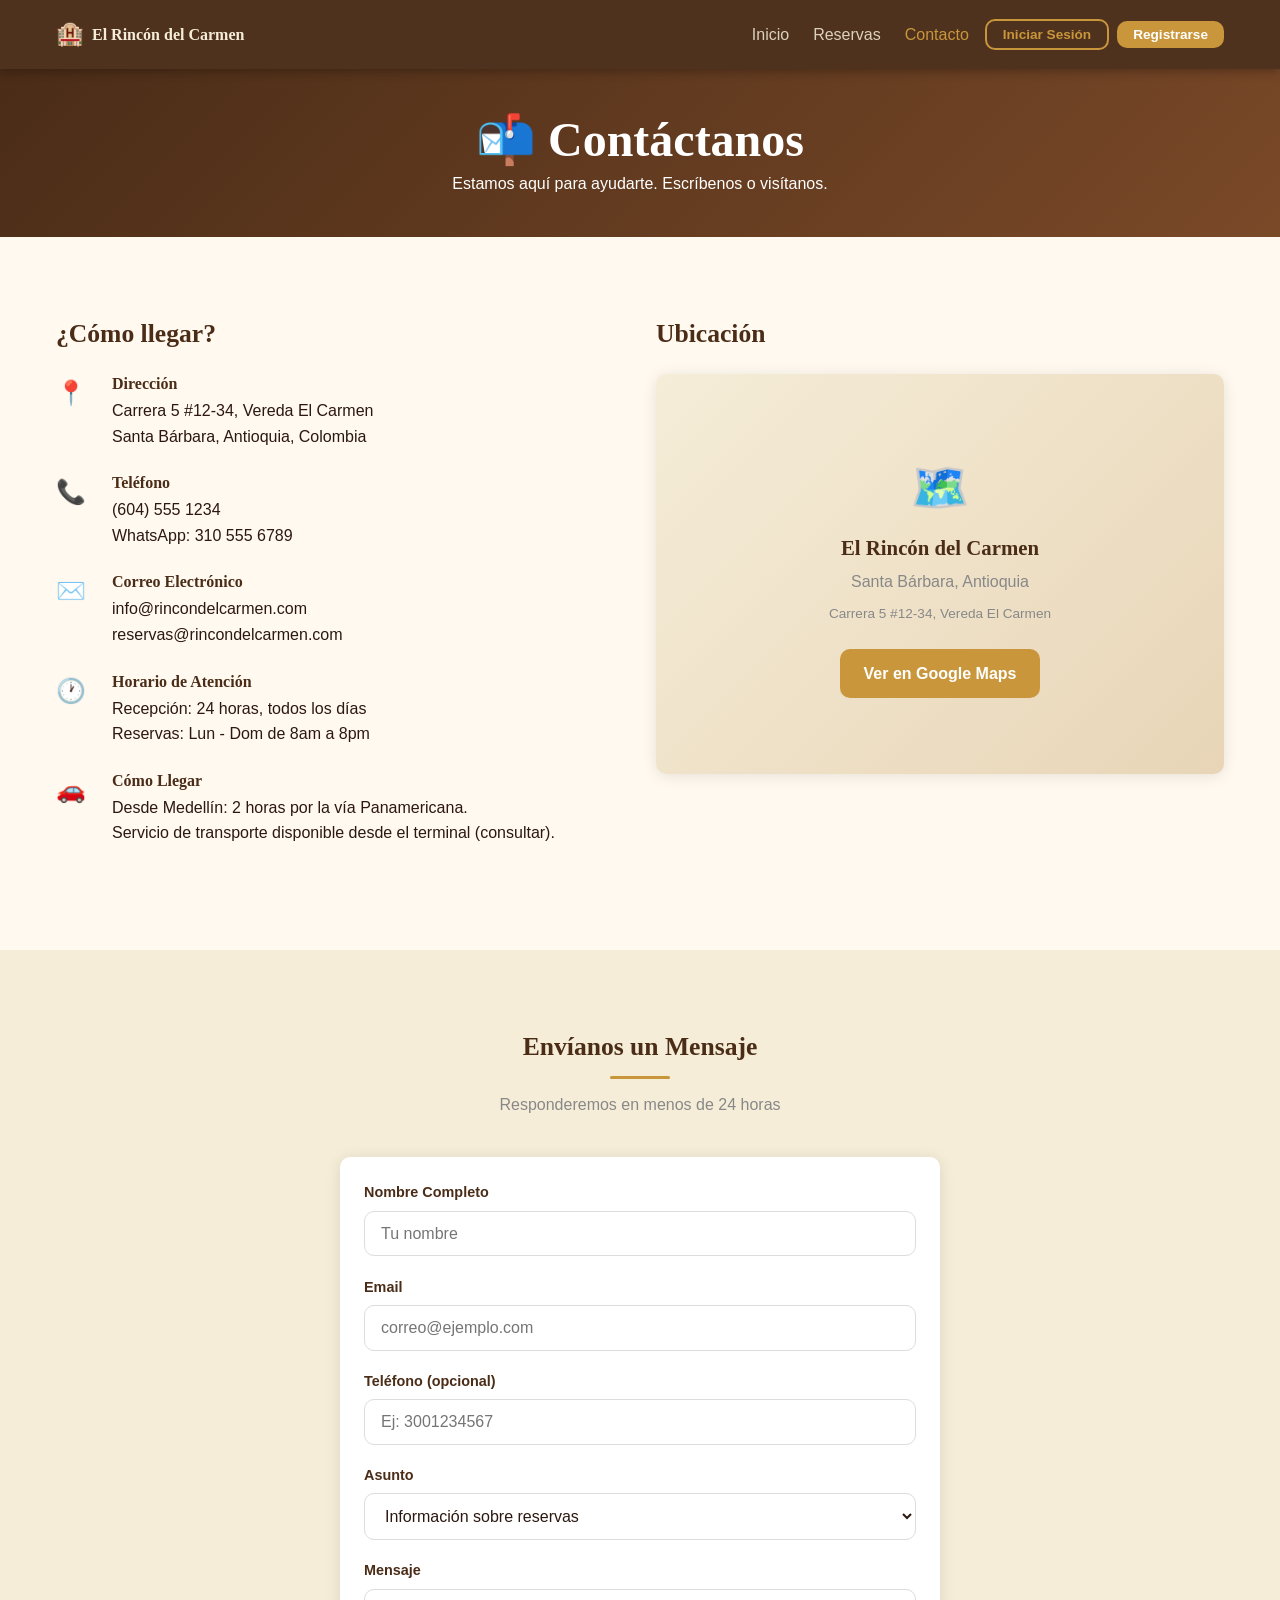
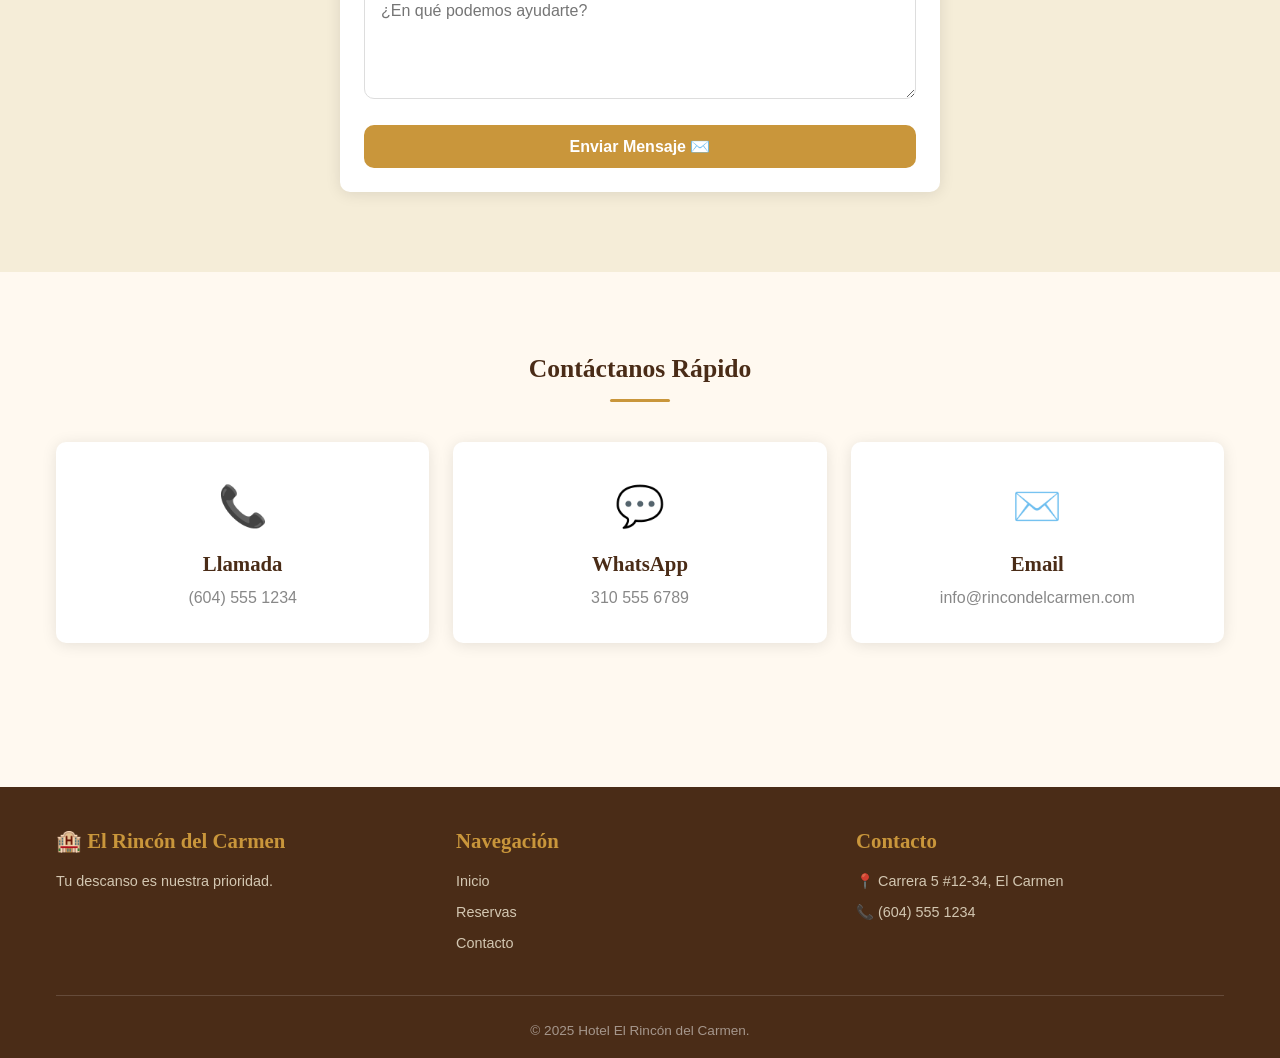
==== contacto.html @ afcb3c7d "feat: :art: proyecto hotel" ====
<!DOCTYPE html>
<html lang="es">
<head>
  <meta charset="UTF-8">
  <meta name="viewport" content="width=device-width, initial-scale=1.0">
  <title>Contacto — Hotel El Rincón del Carmen</title>
  <link rel="stylesheet" href="css/estilos.css">
</head>
<body>

  <!-- BARRA DE NAVEGACIÓN -->
  <nav class="navbar">
    <div class="contenedor navbar-interior">
      <a href="index.html" class="navbar-logo">
        <span>🏨</span>
        <span>El Rincón del Carmen</span>
      </a>
      <button class="hamburguesa" id="hamburguesa" onclick="toggleMenu()">
        <span></span><span></span><span></span>
      </button>
      <div class="navbar-menu" id="navbar-menu">
        <a href="index.html"    class="navbar-link">Inicio</a>
        <a href="reservas.html" class="navbar-link">Reservas</a>
        <a href="contacto.html" class="navbar-link activo">Contacto</a>
        <div class="zona-auth" id="zona-auth"></div>
      </div>
    </div>
  </nav>

  <!-- ===== ENCABEZADO ===== -->
  <div class="contacto-header">
    <div class="contenedor">
      <h1>📬 Contáctanos</h1>
      <p>Estamos aquí para ayudarte. Escríbenos o visítanos.</p>
    </div>
  </div>

  <!-- ===== INFORMACIÓN DE CONTACTO Y MAPA ===== -->
  <section class="seccion">
    <div class="contenedor">
      <div class="contacto-grid">

        <!-- Información -->
        <div>
          <h2 style="color:var(--primario); margin-bottom:1.5rem">¿Cómo llegar?</h2>

          <div class="contacto-info-item">
            <span class="contacto-icono">📍</span>
            <div>
              <h4>Dirección</h4>
              <p>Carrera 5 #12-34, Vereda El Carmen<br>
                 Santa Bárbara, Antioquia, Colombia</p>
            </div>
          </div>

          <div class="contacto-info-item">
            <span class="contacto-icono">📞</span>
            <div>
              <h4>Teléfono</h4>
              <p>(604) 555 1234</p>
              <p>WhatsApp: 310 555 6789</p>
            </div>
          </div>

          <div class="contacto-info-item">
            <span class="contacto-icono">✉️</span>
            <div>
              <h4>Correo Electrónico</h4>
              <p>info@rincondelcarmen.com</p>
              <p>reservas@rincondelcarmen.com</p>
            </div>
          </div>

          <div class="contacto-info-item">
            <span class="contacto-icono">🕐</span>
            <div>
              <h4>Horario de Atención</h4>
              <p>Recepción: 24 horas, todos los días</p>
              <p>Reservas: Lun - Dom de 8am a 8pm</p>
            </div>
          </div>

          <div class="contacto-info-item">
            <span class="contacto-icono">🚗</span>
            <div>
              <h4>Cómo Llegar</h4>
              <p>Desde Medellín: 2 horas por la vía Panamericana.</p>
              <p>Servicio de transporte disponible desde el terminal (consultar).</p>
            </div>
          </div>
        </div>

        <!-- Mapa (placeholder) -->
        <div>
          <h2 style="color:var(--primario); margin-bottom:1.5rem">Ubicación</h2>
          <div class="mapa-contenedor">
            <div style="font-size:3rem">🗺️</div>
            <h3 style="color:var(--primario)">El Rincón del Carmen</h3>
            <p style="color:var(--gris)">Santa Bárbara, Antioquia</p>
            <p style="color:var(--gris); font-size:0.85rem">Carrera 5 #12-34, Vereda El Carmen</p>
            <a href="https://maps.google.com" target="_blank" rel="noopener"
               class="btn btn-primario" style="margin-top:1rem">
              Ver en Google Maps
            </a>
          </div>
        </div>

      </div>
    </div>
  </section>

  <!-- ===== FORMULARIO DE CONTACTO ===== -->
  <section class="seccion" style="background-color: var(--crema)">
    <div class="contenedor">
      <div class="seccion-titulo">
        <h2>Envíanos un Mensaje</h2>
        <div class="divider"></div>
        <p>Responderemos en menos de 24 horas</p>
      </div>

      <div style="max-width: 600px; margin: 0 auto">
        <div class="contacto-card">

          <!-- Mensaje de confirmación -->
          <div id="msg-contacto"></div>

          <!-- return false evita que la página se recargue -->
          <form onsubmit="enviarFormularioContacto(); return false;">
            <div class="form-grupo">
              <label for="c-nombre">Nombre Completo</label>
              <input type="text" id="c-nombre" required placeholder="Tu nombre">
            </div>
            <div class="form-grupo">
              <label for="c-email">Email</label>
              <input type="email" id="c-email" required placeholder="correo@ejemplo.com">
            </div>
            <div class="form-grupo">
              <label for="c-telefono">Teléfono (opcional)</label>
              <input type="tel" id="c-telefono" placeholder="Ej: 3001234567">
            </div>
            <div class="form-grupo">
              <label for="c-asunto">Asunto</label>
              <select id="c-asunto">
                <option>Información sobre reservas</option>
                <option>Reserva de salón de eventos</option>
                <option>Tarifas y precios</option>
                <option>Servicio de transporte</option>
                <option>Otro</option>
              </select>
            </div>
            <div class="form-grupo">
              <label for="c-mensaje">Mensaje</label>
              <textarea id="c-mensaje" required placeholder="¿En qué podemos ayudarte?"></textarea>
            </div>
            <button type="submit" class="btn btn-primario" style="width:100%">
              Enviar Mensaje ✉️
            </button>
          </form>

        </div>
      </div>
    </div>
  </section>

  <!-- ===== CONTACTO RÁPIDO ===== -->
  <section class="seccion">
    <div class="contenedor">
      <div class="seccion-titulo">
        <h2>Contáctanos Rápido</h2>
        <div class="divider"></div>
      </div>

      <div style="display:grid; grid-template-columns:repeat(auto-fit, minmax(200px, 1fr));
                  gap:1.5rem; text-align:center">
        <div class="card" style="padding:2rem">
          <div style="font-size:2.5rem; margin-bottom:0.8rem">📞</div>
          <h3 style="color:var(--primario); margin-bottom:0.5rem">Llamada</h3>
          <p style="color:var(--gris)">(604) 555 1234</p>
        </div>
        <div class="card" style="padding:2rem">
          <div style="font-size:2.5rem; margin-bottom:0.8rem">💬</div>
          <h3 style="color:var(--primario); margin-bottom:0.5rem">WhatsApp</h3>
          <p style="color:var(--gris)">310 555 6789</p>
        </div>
        <div class="card" style="padding:2rem">
          <div style="font-size:2.5rem; margin-bottom:0.8rem">✉️</div>
          <h3 style="color:var(--primario); margin-bottom:0.5rem">Email</h3>
          <p style="color:var(--gris)">info@rincondelcarmen.com</p>
        </div>
      </div>
    </div>
  </section>

  <!-- ===== FOOTER ===== -->
  <footer class="footer">
    <div class="contenedor">
      <div class="footer-grid">
        <div class="footer-columna">
          <h3>🏨 El Rincón del Carmen</h3>
          <p>Tu descanso es nuestra prioridad.</p>
        </div>
        <div class="footer-columna">
          <h3>Navegación</h3>
          <a href="index.html">Inicio</a>
          <a href="reservas.html">Reservas</a>
          <a href="contacto.html">Contacto</a>
        </div>
        <div class="footer-columna">
          <h3>Contacto</h3>
          <p>📍 Carrera 5 #12-34, El Carmen</p>
          <p>📞 (604) 555 1234</p>
        </div>
      </div>
      <p class="footer-copy">© 2025 Hotel El Rincón del Carmen.</p>
    </div>
  </footer>


  <!-- MODALES DE AUTH -->
  <div class="modal-fondo" id="modal-login" style="display:none">
    <div class="modal">
      <div class="modal-cabecera">
        <h3>🔐 Iniciar Sesión</h3>
        <button class="btn-cerrar" onclick="cerrarLogin()">&times;</button>
      </div>
      <div class="modal-cuerpo">
        <div id="msg-login"></div>
        <form id="form-login">
          <div class="form-grupo">
            <label for="login-email">Email</label>
            <input type="email" id="login-email" required placeholder="correo@ejemplo.com">
          </div>
          <div class="form-grupo">
            <label for="login-contrasena">Contraseña</label>
            <input type="password" id="login-contrasena" required>
          </div>
          <button type="submit" class="btn btn-primario" style="width:100%">Iniciar Sesión</button>
        </form>
        <p style="text-align:center; margin-top:1rem; color:var(--gris)">
          ¿No tienes cuenta? <a href="#" onclick="abrirRegistro()">Regístrate</a>
        </p>
      </div>
    </div>
  </div>

  <div class="modal-fondo" id="modal-registro" style="display:none">
    <div class="modal">
      <div class="modal-cabecera">
        <h3>📝 Crear Cuenta</h3>
        <button class="btn-cerrar" onclick="cerrarRegistro()">&times;</button>
      </div>
      <div class="modal-cuerpo">
        <div id="msg-registro"></div>
        <form id="form-registro">
          <div class="form-grupo">
            <label for="reg-id">Número de Identificación</label>
            <input type="text" id="reg-id" required>
          </div>
          <div class="form-grupo">
            <label for="reg-nombre">Nombre Completo</label>
            <input type="text" id="reg-nombre" required>
          </div>
          <div class="form-grupo">
            <label for="reg-nacionalidad">Nacionalidad</label>
            <input type="text" id="reg-nacionalidad" required>
          </div>
          <div class="form-grupo">
            <label for="reg-email">Email</label>
            <input type="email" id="reg-email" required>
          </div>
          <div class="form-grupo">
            <label for="reg-telefono">Teléfono</label>
            <input type="tel" id="reg-telefono" required>
          </div>
          <div class="form-grupo">
            <label for="reg-contrasena">Contraseña</label>
            <input type="password" id="reg-contrasena" required minlength="6">
          </div>
          <button type="submit" class="btn btn-primario" style="width:100%">Crear Cuenta</button>
        </form>
        <p style="text-align:center; margin-top:1rem; color:var(--gris)">
          ¿Ya tienes cuenta? <a href="#" onclick="abrirLogin()">Inicia sesión</a>
        </p>
      </div>
    </div>
  </div>


  <script src="js/datos.js"></script>
  <script src="js/auth.js"></script>

  <script>
    function toggleMenu() {
      document.getElementById('hamburguesa').classList.toggle('activo');
      document.getElementById('navbar-menu').classList.toggle('activo');
    }

    document.addEventListener('DOMContentLoaded', function() {
      inicializarAuth();
    });

    // Simular el envío del formulario de contacto
    // En un proyecto real esto enviaría un email a un servidor
    function enviarFormularioContacto() {
      var nombre  = document.getElementById('c-nombre').value;
      var mensaje = document.getElementById('c-mensaje').value;

      // Mostrar mensaje de éxito
      document.getElementById('msg-contacto').innerHTML =
        '<div class="alerta alerta-exito">' +
          '✅ ¡Gracias, ' + nombre + '! Tu mensaje fue enviado. Te responderemos pronto.' +
        '</div>';

      // Limpiar el formulario
      document.querySelector('form').reset();

      // Ocultar el mensaje después de 5 segundos
      setTimeout(function() {
        document.getElementById('msg-contacto').innerHTML = '';
      }, 5000);
    }
  </script>

</body>
</html>
---- css/estilos.css ----
/* ================================================
   ESTILOS.CSS — Hotel El Rincón del Carmen
   Diseño Mobile First: primero se diseña para móvil,
   luego se agranda para pantallas más grandes con
   @media queries al final del archivo.
   ================================================ */


/* ===== VARIABLES DE COLOR =====
   Las variables CSS se declaran en :root y se pueden
   reusar en todo el archivo con var(--nombre) */
:root {
  --primario:       #4A2C17;   /* Café oscuro - color principal */
  --primario-claro: #7A4928;   /* Café medio */
  --dorado:         #C9963B;   /* Dorado - color de acento */
  --crema:          #F5EDD8;   /* Crema claro - fondos suaves */
  --fondo:          #FFF9F0;   /* Blanco cálido - fondo de la página */
  --texto:          #2C1810;   /* Color del texto principal */
  --gris:           #888888;   /* Texto secundario / subtítulos */
  --blanco:         #FFFFFF;
  --exito:          #27ae60;   /* Verde para mensajes de éxito */
  --peligro:        #e74c3c;   /* Rojo para cancelar / errores */
  --borde-radio:    10px;      /* Redondez de las esquinas */
  --sombra:         0 2px 15px rgba(0, 0, 0, 0.10); /* Sombra suave */
  --sombra-fuerte:  0 5px 25px rgba(0, 0, 0, 0.20); /* Sombra más marcada */
  --transicion:     all 0.3s ease; /* Velocidad de las animaciones */
}


/* ===== RESET BÁSICO =====
   Estos estilos eliminan los márgenes y paddings que los
   navegadores agregan por defecto a los elementos. */
* {
  margin: 0;
  padding: 0;
  box-sizing: border-box; /* El padding no agranda el elemento */
}

html {
  scroll-behavior: smooth; /* Desplazamiento suave al hacer clic en anclas */
}

body {
  font-family: 'Segoe UI', Tahoma, Geneva, Verdana, sans-serif;
  background-color: var(--fondo);
  color: var(--texto);
  line-height: 1.6; /* Espacio entre líneas de texto */
  font-size: 16px;
}

img {
  max-width: 100%; /* Las imágenes nunca se salen de su contenedor */
  display: block;
}


/* ===== TIPOGRAFÍA ===== */
h1, h2, h3, h4 {
  font-family: Georgia, 'Times New Roman', serif; /* Fuente más elegante */
  line-height: 1.3;
}

h1 { font-size: 2rem; }
h2 { font-size: 1.6rem; }
h3 { font-size: 1.3rem; }

a {
  color: var(--dorado);
  text-decoration: none;
  transition: var(--transicion);
}

a:hover { color: var(--primario); }


/* ===== CONTENEDOR CENTRADO =====
   Limita el ancho del contenido y lo centra. */
.contenedor {
  max-width: 1200px;
  margin: 0 auto;   /* auto en los lados centra el elemento */
  padding: 0 1rem;  /* Espacio a los lados para móvil */
}


/* ===== BOTONES ===== */
.btn {
  display: inline-block;
  padding: 0.75rem 1.5rem;
  border: none;
  border-radius: var(--borde-radio);
  cursor: pointer;       /* El cursor cambia a mano al pasar por encima */
  font-size: 1rem;
  font-weight: 600;
  transition: var(--transicion);
  text-align: center;
  text-decoration: none;
  font-family: inherit;  /* Heredar la fuente del body */
}

.btn-primario {
  background-color: var(--dorado);
  color: var(--blanco);
}

.btn-primario:hover {
  background-color: var(--primario);
  color: var(--blanco);
  transform: translateY(-2px); /* Sube un poco al pasar el mouse */
  box-shadow: var(--sombra-fuerte);
}

.btn-secundario {
  background-color: transparent;
  color: var(--dorado);
  border: 2px solid var(--dorado);
}

.btn-secundario:hover {
  background-color: var(--dorado);
  color: var(--blanco);
}

.btn-peligro {
  background-color: var(--peligro);
  color: var(--blanco);
}

.btn-peligro:hover {
  background-color: #c0392b;
  transform: translateY(-2px);
}

.btn-sm {
  padding: 0.4rem 1rem; /* Botón más pequeño */
  font-size: 0.85rem;
}

/* Botón desactivado: no se puede hacer clic */
.btn:disabled {
  opacity: 0.6;
  cursor: not-allowed;
  transform: none !important; /* !important evita que otras reglas lo cambien */
}


/* ===== SECCIONES ===== */
.seccion {
  padding: 3rem 0;
}

.seccion-titulo {
  text-align: center;
  margin-bottom: 2.5rem;
}

.seccion-titulo h2 { color: var(--primario); }
.seccion-titulo p  { color: var(--gris); }

/* Línea decorativa debajo del título */
.divider {
  width: 60px;
  height: 3px;
  background-color: var(--dorado);
  margin: 0.8rem auto;
  border-radius: 2px;
}


/* ===== FORMULARIOS ===== */
.form-grupo {
  margin-bottom: 1.2rem;
}

.form-grupo label {
  display: block;       /* El label ocupa toda la línea */
  margin-bottom: 0.4rem;
  font-weight: 600;
  color: var(--primario);
  font-size: 0.9rem;
}

/* Estilos para inputs, selects y textareas */
.form-grupo input,
.form-grupo select,
.form-grupo textarea {
  width: 100%;
  padding: 0.8rem 1rem;
  border: 1.5px solid #ddd;
  border-radius: var(--borde-radio);
  font-size: 1rem;
  background-color: var(--blanco);
  color: var(--texto);
  transition: var(--transicion);
  font-family: inherit;
}

/* Cuando el campo está seleccionado (focus) */
.form-grupo input:focus,
.form-grupo select:focus,
.form-grupo textarea:focus {
  outline: none; /* Quitar el borde azul del navegador */
  border-color: var(--dorado);
  box-shadow: 0 0 0 3px rgba(201, 150, 59, 0.2);
}

.form-grupo textarea {
  min-height: 110px;
  resize: vertical; /* Solo se puede redimensionar verticalmente */
}


/* ===== MENSAJES DE ALERTA ===== */
.alerta {
  padding: 0.9rem 1rem;
  border-radius: var(--borde-radio);
  margin-bottom: 1rem;
  font-weight: 500;
}

.alerta-exito {
  background-color: #d4edda;
  color: #155724;
  border: 1px solid #c3e6cb;
}

.alerta-error {
  background-color: #f8d7da;
  color: #721c24;
  border: 1px solid #f5c6cb;
}

.alerta-info {
  background-color: #d1ecf1;
  color: #0c5460;
  border: 1px solid #bee5eb;
}


/* ===== MODALES (ventanas emergentes) =====
   El fondo oscuro que cubre toda la pantalla. */
.modal-fondo {
  display: none;           /* Oculto por defecto */
  position: fixed;         /* fixed = siempre visible aunque hagas scroll */
  top: 0; left: 0;
  width: 100%; height: 100%;
  background-color: rgba(0, 0, 0, 0.65); /* Negro semitransparente */
  z-index: 1000;           /* Encima de todo lo demás */
  justify-content: center;
  align-items: flex-start;
  padding: 1rem;
  overflow-y: auto;        /* Scroll si el modal es muy largo */
}

/* Cuando el JS agrega display:flex para mostrar el modal */
.modal-fondo[style*="flex"] {
  display: flex !important;
}

/* La caja blanca del modal */
.modal {
  background-color: var(--blanco);
  border-radius: var(--borde-radio);
  max-width: 550px;
  width: 100%;
  margin: auto;            /* Centrar verticalmente */
  box-shadow: var(--sombra-fuerte);
  /* Animación de entrada */
  animation: aparecer 0.3s ease;
}

/* Animación: el modal aparece escalando desde más pequeño */
@keyframes aparecer {
  from { opacity: 0; transform: scale(0.9) translateY(-20px); }
  to   { opacity: 1; transform: scale(1)   translateY(0); }
}

.modal-cabecera {
  padding: 1.2rem 1.5rem;
  background-color: var(--primario);
  color: var(--blanco);
  border-radius: var(--borde-radio) var(--borde-radio) 0 0; /* Solo esquinas superiores */
  display: flex;
  justify-content: space-between;
  align-items: center;
}

.modal-cabecera h3 { color: var(--blanco); font-size: 1.1rem; }

.btn-cerrar {
  background: none;
  border: none;
  color: var(--blanco);
  font-size: 1.5rem;
  cursor: pointer;
  padding: 0 0.4rem;
  line-height: 1;
  border-radius: 4px;
  transition: var(--transicion);
}
.btn-cerrar:hover { background-color: rgba(255,255,255,0.2); }

.modal-cuerpo { padding: 1.5rem; }

.modal-pie {
  padding: 1rem 1.5rem;
  border-top: 1px solid #eee;
  display: flex;
  gap: 1rem;
  justify-content: flex-end;
  flex-wrap: wrap;
}


/* ===== CARDS (tarjetas) ===== */
.card {
  background-color: var(--blanco);
  border-radius: var(--borde-radio);
  box-shadow: var(--sombra);
  overflow: hidden;          /* El contenido no se sale de los bordes */
  transition: var(--transicion);
}

.card:hover {
  transform: translateY(-4px);
  box-shadow: var(--sombra-fuerte);
}


/* ===== ETIQUETAS DE SERVICIOS ===== */
.servicio-tag {
  display: inline-block;
  background-color: var(--crema);
  color: var(--primario);
  padding: 0.2rem 0.7rem;
  border-radius: 20px;       /* Muy redondeado = forma de pastilla */
  font-size: 0.8rem;
  margin: 0.2rem;
  border: 1px solid rgba(201, 150, 59, 0.4);
}


/* ===== BADGES (pequeñas etiquetas de estado) ===== */
.badge {
  display: inline-block;
  padding: 0.2rem 0.7rem;
  border-radius: 20px;
  font-size: 0.8rem;
  font-weight: 600;
}

.badge-activo    { background-color: #d4edda; color: #155724; }
.badge-cancelado { background-color: #f8d7da; color: #721c24; }


/* ===== GRIDS DE HABITACIONES ===== */
.grid-habitaciones {
  display: grid;
  /* En móvil: una columna */
  grid-template-columns: 1fr;
  gap: 1.5rem;
}


/* ===== MENSAJE CUANDO NO HAY RESULTADOS ===== */
.sin-resultados {
  text-align: center;
  padding: 3rem 1rem;
  color: var(--gris);
}

.sin-resultados .icono { font-size: 3rem; margin-bottom: 1rem; }


/* ===== BARRA DE NAVEGACIÓN ===== */
.navbar {
  background-color: rgba(74, 44, 23, 0.97);
  box-shadow: 0 2px 10px rgba(0, 0, 0, 0.3);
  position: sticky; /* Se queda fija arriba al hacer scroll */
  top: 0;
  z-index: 500;     /* Encima del contenido pero debajo de los modales */
}

.navbar-interior {
  display: flex;
  align-items: center;
  justify-content: space-between;
  padding: 0.85rem 1rem;
  flex-wrap: wrap;
  gap: 0.5rem;
}

.navbar-logo {
  display: flex;
  align-items: center;
  gap: 0.5rem;
  color: var(--crema);
  text-decoration: none;
  font-family: Georgia, serif;
  font-size: 1rem;
  font-weight: bold;
}

.navbar-logo:hover      { color: var(--dorado); }
.navbar-logo span:first-child { font-size: 1.4rem; }

/* Botón de menú para móvil (tres líneas horizontales) */
.hamburguesa {
  display: flex;
  flex-direction: column;
  gap: 5px;
  background: none;
  border: none;
  cursor: pointer;
  padding: 4px;
}

.hamburguesa span {
  display: block;
  width: 25px;
  height: 2px;
  background-color: var(--crema);
  border-radius: 2px;
  transition: var(--transicion);
}

/* Animación de X cuando el menú está abierto */
.hamburguesa.activo span:nth-child(1) { transform: rotate(45deg) translate(5px, 5px); }
.hamburguesa.activo span:nth-child(2) { opacity: 0; }
.hamburguesa.activo span:nth-child(3) { transform: rotate(-45deg) translate(5px, -5px); }

/* El menú se oculta en móvil por defecto */
.navbar-menu {
  display: none;
  flex-direction: column;
  width: 100%;
  padding: 0.5rem 0;
  gap: 0.3rem;
}

.navbar-menu.activo { display: flex; } /* Se muestra al hacer clic en hamburguesa */

.navbar-link {
  color: rgba(245, 237, 216, 0.85);
  text-decoration: none;
  padding: 0.5rem;
  border-radius: 6px;
  transition: var(--transicion);
}

.navbar-link:hover,
.navbar-link.activo {
  color: var(--dorado);
}

.zona-auth {
  display: flex;
  flex-wrap: wrap;
  gap: 0.5rem;
  align-items: center;
  padding-top: 0.5rem;
}

.navbar-saludo {
  color: var(--crema);
  font-size: 0.9rem;
}


/* ===== CARRUSEL ===== */
.carrusel {
  position: relative;   /* Para posicionar los botones dentro */
  width: 100%;
  overflow: hidden;     /* Ocultar lo que se salga */
}

/* Cada slide */
.slide {
  display: none;        /* Ocultos por defecto */
  position: relative;
  animation: aparecer 0.5s ease; /* Aparece con fade cuando se activa */
}

.slide.activo {
  display: block;       /* Solo el activo se ve */
}

.slide img {
  width: 100%;
  height: 65vh;         /* 65% de la altura de la pantalla */
  min-height: 300px;
  object-fit: cover;    /* La imagen llena el espacio sin distorsionarse */
}

/* Texto sobre el slide */
.slide-caption {
  position: absolute;
  bottom: 0; left: 0; right: 0;
  background: linear-gradient(to top, rgba(0,0,0,0.75), transparent);
  color: var(--blanco);
  padding: 2rem 1.5rem;
  text-align: center;
}

.slide-caption h2 {
  font-size: 1.5rem;
  color: var(--blanco);
  text-shadow: 1px 1px 4px rgba(0,0,0,0.6);
  margin-bottom: 0.4rem;
}

.slide-caption p {
  opacity: 0.9;
  font-size: 1rem;
}

/* Botones de anterior y siguiente */
.carrusel-btn {
  position: absolute;
  top: 50%;
  transform: translateY(-50%);
  background: rgba(255,255,255,0.15);
  border: 2px solid rgba(255,255,255,0.7);
  color: var(--blanco);
  width: 44px;
  height: 44px;
  border-radius: 50%;   /* Círculo */
  cursor: pointer;
  font-size: 1.1rem;
  z-index: 10;
  transition: var(--transicion);
}

.carrusel-btn:hover { background: rgba(255,255,255,0.35); }

.carrusel-anterior { left: 0.8rem; }
.carrusel-siguiente { right: 0.8rem; }

/* Puntos indicadores abajo del carrusel */
.carrusel-puntos {
  position: absolute;
  bottom: 0.8rem;
  left: 50%;
  transform: translateX(-50%); /* Centrar horizontalmente */
  display: flex;
  gap: 0.5rem;
  z-index: 10;
}

.punto-slide {
  width: 10px; height: 10px;
  border-radius: 50%;
  background: rgba(255,255,255,0.5);
  border: 2px solid rgba(255,255,255,0.8);
  cursor: pointer;
  transition: var(--transicion);
}

.punto-slide.activo {
  background: var(--blanco);
  transform: scale(1.3);
}


/* ===== TARJETAS DE HABITACIONES ===== */
.habitacion-card {
  display: flex;
  flex-direction: column; /* Imagen arriba, texto abajo */
}

.habitacion-imagen-contenedor {
  height: 220px;
  overflow: hidden;
}

.habitacion-imagen-contenedor img {
  width: 100%; height: 100%;
  object-fit: cover;
  transition: transform 0.4s ease;
}

/* La imagen se amplía levemente al pasar el mouse */
.habitacion-card:hover .habitacion-imagen-contenedor img {
  transform: scale(1.05);
}

.habitacion-info {
  padding: 1.2rem;
  display: flex;
  flex-direction: column;
  flex: 1; /* Ocupa el espacio restante de la tarjeta */
}

.habitacion-info h3    { color: var(--primario); margin-bottom: 0.5rem; }
.habitacion-descripcion { color: var(--gris); font-size: 0.9rem; margin-bottom: 0.8rem; flex: 1; }

.habitacion-detalles {
  display: flex;
  gap: 1rem;
  margin-bottom: 0.8rem;
  font-size: 0.9rem;
  color: var(--primario-claro);
  font-weight: 600;
}

.habitacion-servicios { margin-bottom: 1rem; }

.habitacion-precio {
  display: flex;
  align-items: baseline;
  gap: 0.3rem;
  margin-bottom: 0.5rem;
}

.precio-valor {
  font-size: 1.4rem;
  font-weight: bold;
  color: var(--dorado);
  font-family: Georgia, serif;
}

.precio-texto { font-size: 0.85rem; color: var(--gris); }


/* ===== ÁREAS DEL HOTEL ===== */
.areas-grid {
  display: grid;
  grid-template-columns: 1fr;
  gap: 1.2rem;
}

.area-card {
  position: relative;
  border-radius: var(--borde-radio);
  overflow: hidden;
  height: 230px;
}

.area-card img {
  width: 100%; height: 100%;
  object-fit: cover;
  transition: transform 0.5s ease;
}

.area-card:hover img { transform: scale(1.06); }

.area-card-info {
  position: absolute;
  bottom: 0; left: 0; width: 100%;
  padding: 1.2rem;
  /* Degradado de negro transparente a negro sólido, de arriba a abajo */
  background: linear-gradient(to top, rgba(0,0,0,0.75), transparent);
  color: var(--blanco);
}

.area-card-info h3 { font-size: 1.2rem; color: var(--blanco); margin-bottom: 0.2rem; }
.area-card-info p  { font-size: 0.85rem; opacity: 0.85; }


/* ===== GALERÍA DE SERVICIOS ===== */
.galeria-grid {
  display: grid;
  grid-template-columns: repeat(2, 1fr); /* 2 columnas */
  gap: 0.8rem;
}

.galeria-item {
  border-radius: var(--borde-radio);
  overflow: hidden;
  position: relative;
  height: 150px;
}

.galeria-item.grande {
  grid-column: span 2; /* Ocupa las 2 columnas */
  height: 220px;
}

.galeria-item img {
  width: 100%; height: 100%;
  object-fit: cover;
  transition: transform 0.4s ease;
}

.galeria-item:hover img { transform: scale(1.06); }

.galeria-label {
  position: absolute;
  bottom: 0.5rem; left: 0.5rem;
  background: rgba(0,0,0,0.6);
  color: var(--blanco);
  padding: 0.2rem 0.6rem;
  border-radius: 5px;
  font-size: 0.8rem;
}


/* ===== ESTADÍSTICAS ===== */
.estadisticas {
  background-color: var(--primario);
  color: var(--blanco);
  padding: 2.5rem 0;
}

.estadisticas-grid {
  display: grid;
  grid-template-columns: repeat(2, 1fr);
  gap: 1.5rem;
  text-align: center;
}

.estadistica-numero {
  font-size: 2.5rem;
  font-weight: bold;
  color: var(--dorado);
  font-family: Georgia, serif;
}

.estadistica-label { font-size: 0.9rem; opacity: 0.8; margin-top: 0.3rem; }


/* ===== SECCIÓN CTA (Llamado a la Acción) ===== */
.cta {
  background: linear-gradient(135deg, var(--primario), var(--primario-claro));
  color: var(--blanco);
  text-align: center;
  padding: 3rem 1rem;
}

.cta h2 { color: var(--blanco); margin-bottom: 1rem; }
.cta p  { opacity: 0.9; margin-bottom: 1.5rem; max-width: 500px; margin-left: auto; margin-right: auto; }

.hero-botones {
  display: flex;
  gap: 1rem;
  justify-content: center;
  flex-wrap: wrap;
}


/* ===== FOOTER ===== */
.footer {
  background-color: var(--primario);
  color: var(--crema);
  padding: 2.5rem 0 1rem;
  margin-top: 4rem;
}

.footer-grid {
  display: grid;
  grid-template-columns: 1fr;
  gap: 2rem;
  margin-bottom: 2rem;
}

.footer-columna h3 { color: var(--dorado); margin-bottom: 1rem; }

.footer-columna p,
.footer-columna a {
  color: rgba(245, 237, 216, 0.8);
  font-size: 0.9rem;
  margin-bottom: 0.5rem;
  display: block;
  text-decoration: none;
}

.footer-columna a:hover { color: var(--dorado); }

.footer-copy {
  text-align: center;
  padding-top: 1.5rem;
  border-top: 1px solid rgba(255,255,255,0.15);
  font-size: 0.85rem;
  color: rgba(255,255,255,0.5);
}


/* ===== PÁGINA DE RESERVAS ===== */
.reservas-header {
  background: linear-gradient(135deg, var(--primario), var(--primario-claro));
  color: var(--blanco);
  text-align: center;
  padding: 2.5rem 1rem;
}

.reservas-header h1 { color: var(--blanco); margin-bottom: 0.5rem; }
.reservas-header p  { opacity: 0.85; }

.busqueda-panel {
  background-color: var(--blanco);
  border-radius: var(--borde-radio);
  box-shadow: var(--sombra);
  padding: 1.5rem;
  margin: -1.5rem 0 2rem; /* Margen negativo para solapar con el header */
  position: relative;
  z-index: 10;
}

.busqueda-grid {
  display: grid;
  grid-template-columns: 1fr;
  gap: 1rem;
}

.resultados-info { color: var(--gris); margin-bottom: 1rem; font-size: 0.95rem; }

/* Mis Reservas */
.mis-reservas-seccion {
  background-color: var(--crema);
  border-radius: var(--borde-radio);
  padding: 1.5rem;
  margin-bottom: 2rem;
}

.mis-reservas-seccion h3 { color: var(--primario); margin-bottom: 1rem; }

.reserva-item {
  background-color: var(--blanco);
  border-radius: var(--borde-radio);
  padding: 1rem 1.2rem;
  margin-bottom: 0.8rem;
  box-shadow: var(--sombra);
  display: flex;
  justify-content: space-between;
  align-items: center;
  flex-wrap: wrap;
  gap: 1rem;
  border-left: 4px solid #ccc; /* Borde de color a la izquierda */
}

.reserva-item.activa    { border-left-color: var(--exito); }
.reserva-item.cancelada { border-left-color: var(--peligro); opacity: 0.7; }

.reserva-info h4 { color: var(--primario); margin-bottom: 0.2rem; }
.reserva-info p  { font-size: 0.85rem; color: var(--gris); margin-bottom: 0.1rem; }

/* Grid de detalles dentro del modal de habitación */
.detalle-grid {
  display: grid;
  grid-template-columns: 1fr 1fr;
  gap: 0.8rem;
  margin: 1rem 0;
}

.detalle-item {
  font-size: 0.9rem;
  padding: 0.5rem;
  background-color: var(--crema);
  border-radius: 6px;
}

/* Resumen del precio */
.precio-resumen {
  background: var(--crema);
  padding: 1rem 1.2rem;
  border-radius: var(--borde-radio);
  margin-top: 1rem;
}

.precio-linea {
  display: flex;
  justify-content: space-between;
  margin-bottom: 0.3rem;
  font-size: 0.95rem;
}

.precio-total {
  display: flex;
  justify-content: space-between;
  font-size: 1.2rem;
  font-weight: bold;
  color: var(--primario);
  border-top: 1px solid var(--dorado);
  padding-top: 0.5rem;
  margin-top: 0.5rem;
}


/* ===== PÁGINA DE CONTACTO ===== */
.contacto-header {
  background: linear-gradient(135deg, var(--primario), var(--primario-claro));
  color: var(--blanco);
  text-align: center;
  padding: 2.5rem 1rem;
}

.contacto-header h1 { color: var(--blanco); }

.contacto-grid {
  display: grid;
  grid-template-columns: 1fr;
  gap: 2rem;
}

.contacto-info-item {
  display: flex;
  align-items: flex-start;
  gap: 1rem;
  margin-bottom: 1.5rem;
}

.contacto-icono { font-size: 1.5rem; min-width: 40px; }

.contacto-info-item h4 { color: var(--primario); margin-bottom: 0.2rem; }

.mapa-contenedor {
  border-radius: var(--borde-radio);
  overflow: hidden;
  box-shadow: var(--sombra);
  height: 300px;
  background: linear-gradient(135deg, var(--crema), #e8d5b7);
  display: flex;
  flex-direction: column;
  align-items: center;
  justify-content: center;
  text-align: center;
  gap: 0.5rem;
}

.contacto-card {
  background-color: var(--blanco);
  border-radius: var(--borde-radio);
  padding: 1.5rem;
  box-shadow: var(--sombra);
}


/* ===== PANEL DE ADMINISTRACIÓN ===== */
.admin-header {
  background-color: var(--primario);
  padding: 1rem 0;
  color: var(--blanco);
}

.admin-header-interior {
  display: flex;
  justify-content: space-between;
  align-items: center;
  flex-wrap: wrap;
  gap: 1rem;
}

.admin-logo {
  color: var(--crema);
  font-family: Georgia, serif;
  font-size: 1rem;
  display: flex;
  align-items: center;
  gap: 0.5rem;
}

/* Tabs del panel admin */
.admin-tabs {
  display: flex;
  gap: 0.5rem;
  flex-wrap: wrap;
  margin-bottom: 1.5rem;
}

.admin-tab {
  padding: 0.6rem 1.2rem;
  background: transparent;
  border: 2px solid var(--primario);
  color: var(--primario);
  border-radius: var(--borde-radio);
  cursor: pointer;
  font-size: 0.9rem;
  font-weight: 600;
  transition: var(--transicion);
  font-family: inherit;
}

.admin-tab:hover,
.admin-tab.activo {
  background-color: var(--primario);
  color: var(--blanco);
}

/* Los paneles del admin se ocultan y se muestran con JS */
.admin-panel { display: none; }
.admin-panel.activo { display: block; }

.admin-accion-bar {
  display: flex;
  justify-content: space-between;
  align-items: center;
  margin-bottom: 1.2rem;
  flex-wrap: wrap;
  gap: 1rem;
}

/* Tabla responsiva: scroll horizontal en pantallas pequeñas */
.tabla-responsiva {
  overflow-x: auto;
  border-radius: var(--borde-radio);
  box-shadow: var(--sombra);
}

table {
  width: 100%;
  border-collapse: collapse; /* Eliminar espacio entre celdas */
  background-color: var(--blanco);
  min-width: 550px; /* Ancho mínimo para que no se comprima */
}

thead { background-color: var(--primario); color: var(--blanco); }

th, td {
  padding: 0.8rem 1rem;
  text-align: left;
  border-bottom: 1px solid #eee;
  font-size: 0.9rem;
}

th { font-weight: 600; }

tr:last-child td { border-bottom: none; }
tr:hover td      { background-color: var(--crema); }


/* ================================================
   MEDIA QUERIES — Responsive Design
   Estilos que se aplican solo cuando la pantalla
   tiene cierto ancho mínimo.
   ================================================ */

/* ===== TABLET (600px o más) ===== */
@media (min-width: 600px) {
  h1 { font-size: 2.5rem; }

  /* De 1 columna a 2 columnas */
  .grid-habitaciones  { grid-template-columns: repeat(2, 1fr); }
  .footer-grid        { grid-template-columns: repeat(2, 1fr); }
  .busqueda-grid      { grid-template-columns: repeat(2, 1fr); }
  .areas-grid         { grid-template-columns: repeat(2, 1fr); }
  .estadisticas-grid  { grid-template-columns: repeat(4, 1fr); }

  .galeria-item       { height: 200px; }
  .galeria-item.grande { height: 280px; }

  .slide img { height: 75vh; }
  .slide-caption h2 { font-size: 2.2rem; }
}

/* ===== ESCRITORIO (1024px o más) ===== */
@media (min-width: 1024px) {
  h1 { font-size: 3rem; }
  .seccion { padding: 5rem 0; }

  /* De 2 columnas a 3 columnas */
  .grid-habitaciones { grid-template-columns: repeat(3, 1fr); }
  .footer-grid       { grid-template-columns: repeat(3, 1fr); }
  .areas-grid        { grid-template-columns: repeat(3, 1fr); }

  /* Formulario de búsqueda en 4 columnas */
  .busqueda-grid { grid-template-columns: repeat(4, 1fr); align-items: end; }

  .contacto-grid { grid-template-columns: 1fr 1fr; }
  .mapa-contenedor { height: 400px; }

  /* Galería en 3 columnas: todas iguales */
  .galeria-grid { grid-template-columns: repeat(3, 1fr); }
  .galeria-item.grande { grid-column: span 1; height: 320px; }
  .galeria-item        { height: 320px; }

  /* En escritorio: mostrar el menú en horizontal */
  .hamburguesa { display: none; }

  .navbar-menu {
    display: flex !important; /* Siempre visible en escritorio */
    flex-direction: row;
    width: auto;
    padding: 0;
    align-items: center;
    gap: 0.5rem;
  }

  .zona-auth { padding-top: 0; margin-left: auto; }
}
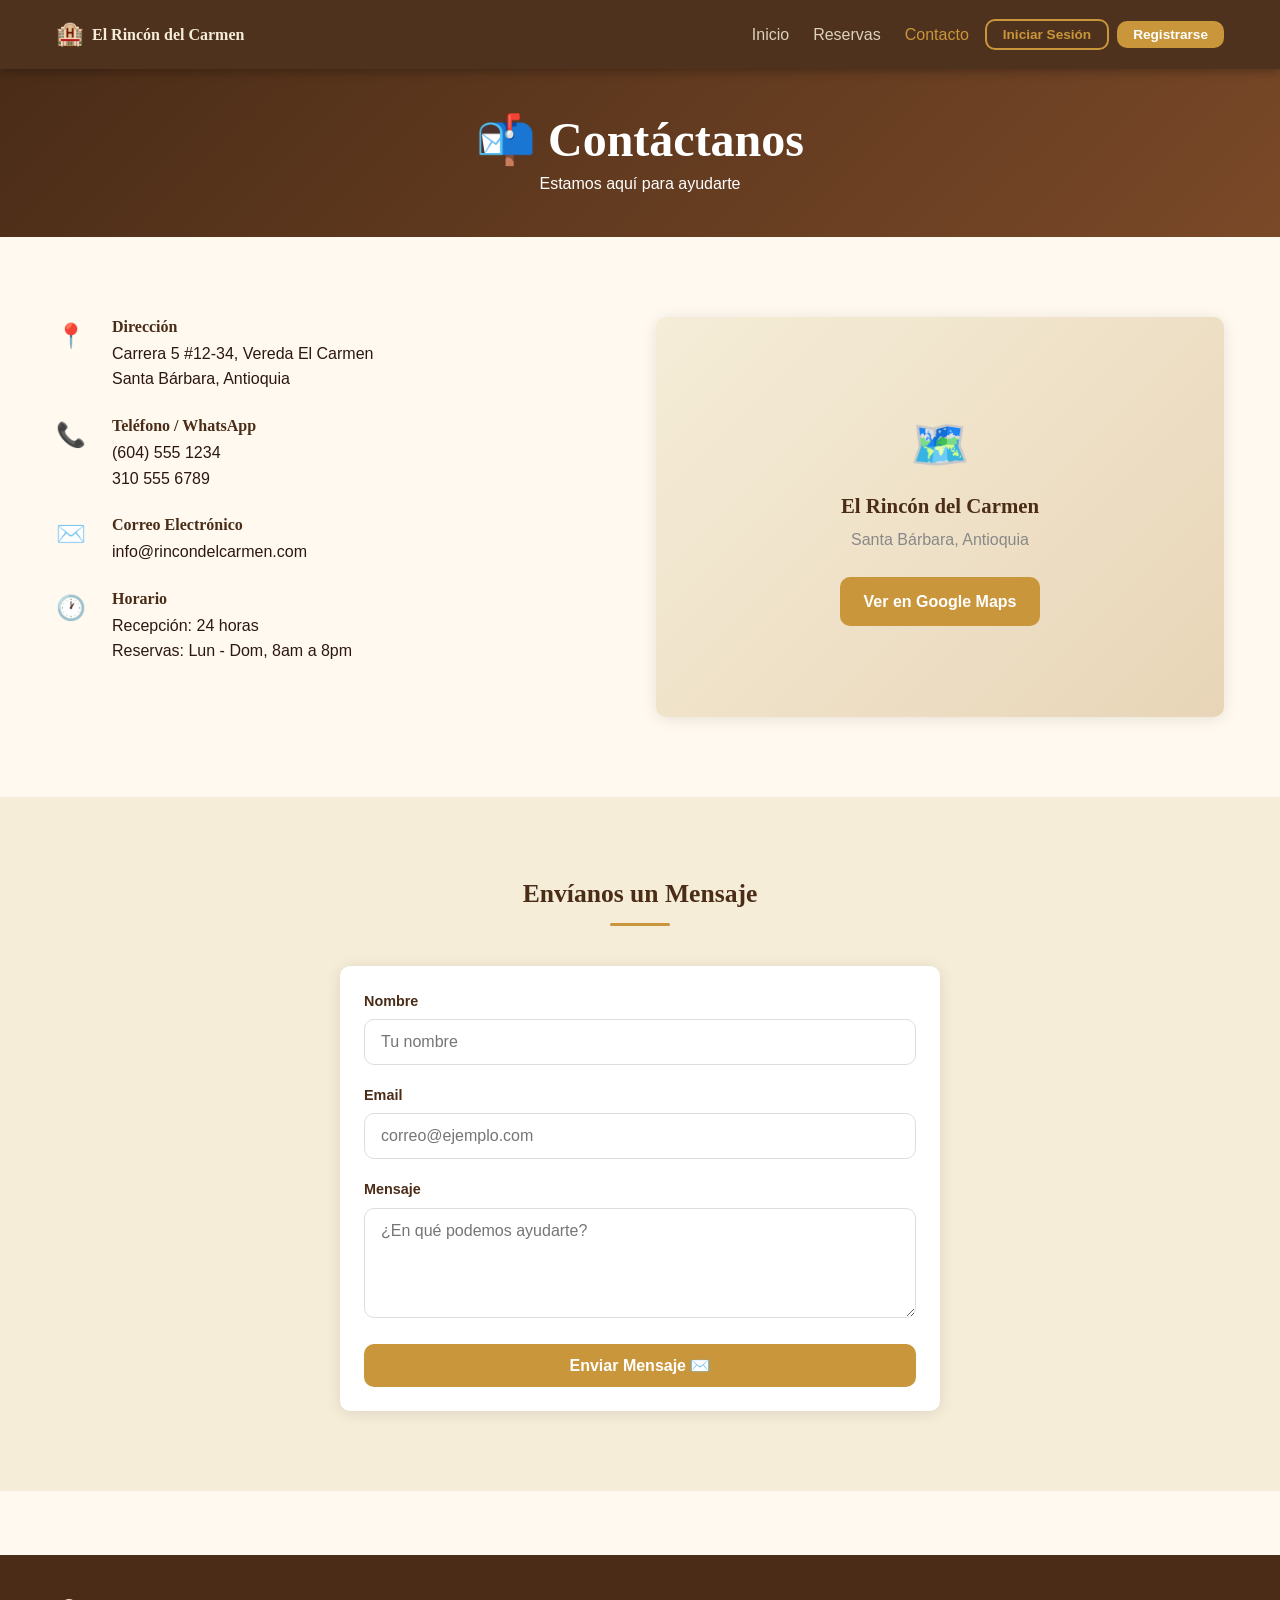
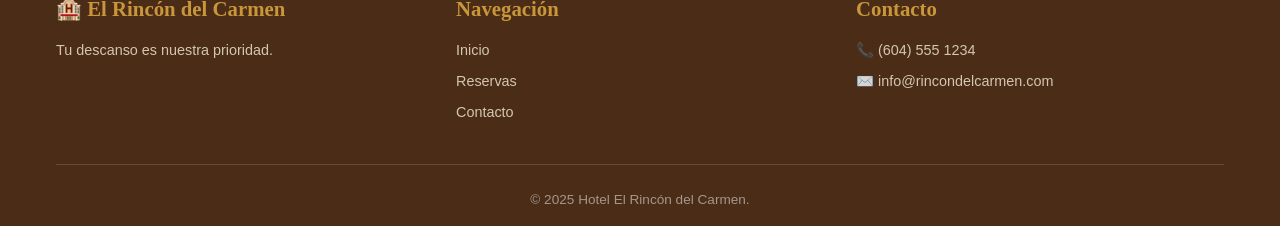
==== commit 962b8f44: "feat: :fire: arreglos finales de pagina" ====
--- a/contacto.html
+++ b/contacto.html
@@ -27,38 +27,35 @@
     </div>
   </nav>
 
-  <!-- ===== ENCABEZADO ===== -->
+  <!-- ENCABEZADO -->
   <div class="contacto-header">
     <div class="contenedor">
       <h1>📬 Contáctanos</h1>
-      <p>Estamos aquí para ayudarte. Escríbenos o visítanos.</p>
+      <p>Estamos aquí para ayudarte</p>
     </div>
   </div>
 
-  <!-- ===== INFORMACIÓN DE CONTACTO Y MAPA ===== -->
+  <!-- INFORMACIÓN Y MAPA -->
   <section class="seccion">
     <div class="contenedor">
       <div class="contacto-grid">
 
-        <!-- Información -->
+        <!-- Datos de contacto -->
         <div>
-          <h2 style="color:var(--primario); margin-bottom:1.5rem">¿Cómo llegar?</h2>
-
           <div class="contacto-info-item">
             <span class="contacto-icono">📍</span>
             <div>
               <h4>Dirección</h4>
-              <p>Carrera 5 #12-34, Vereda El Carmen<br>
-                 Santa Bárbara, Antioquia, Colombia</p>
+              <p>Carrera 5 #12-34, Vereda El Carmen<br>Santa Bárbara, Antioquia</p>
             </div>
           </div>
 
           <div class="contacto-info-item">
             <span class="contacto-icono">📞</span>
             <div>
-              <h4>Teléfono</h4>
+              <h4>Teléfono / WhatsApp</h4>
               <p>(604) 555 1234</p>
-              <p>WhatsApp: 310 555 6789</p>
+              <p>310 555 6789</p>
             </div>
           </div>
 
@@ -67,37 +64,25 @@
             <div>
               <h4>Correo Electrónico</h4>
               <p>info@rincondelcarmen.com</p>
-              <p>reservas@rincondelcarmen.com</p>
             </div>
           </div>
 
           <div class="contacto-info-item">
             <span class="contacto-icono">🕐</span>
             <div>
-              <h4>Horario de Atención</h4>
-              <p>Recepción: 24 horas, todos los días</p>
-              <p>Reservas: Lun - Dom de 8am a 8pm</p>
-            </div>
-          </div>
-
-          <div class="contacto-info-item">
-            <span class="contacto-icono">🚗</span>
-            <div>
-              <h4>Cómo Llegar</h4>
-              <p>Desde Medellín: 2 horas por la vía Panamericana.</p>
-              <p>Servicio de transporte disponible desde el terminal (consultar).</p>
-            </div>
-          </div>
-        </div>
-
-        <!-- Mapa (placeholder) -->
+              <h4>Horario</h4>
+              <p>Recepción: 24 horas</p>
+              <p>Reservas: Lun - Dom, 8am a 8pm</p>
+            </div>
+          </div>
+        </div>
+
+        <!-- Mapa -->
         <div>
-          <h2 style="color:var(--primario); margin-bottom:1.5rem">Ubicación</h2>
           <div class="mapa-contenedor">
             <div style="font-size:3rem">🗺️</div>
             <h3 style="color:var(--primario)">El Rincón del Carmen</h3>
             <p style="color:var(--gris)">Santa Bárbara, Antioquia</p>
-            <p style="color:var(--gris); font-size:0.85rem">Carrera 5 #12-34, Vereda El Carmen</p>
             <a href="https://maps.google.com" target="_blank" rel="noopener"
                class="btn btn-primario" style="margin-top:1rem">
               Ver en Google Maps
@@ -109,44 +94,25 @@
     </div>
   </section>
 
-  <!-- ===== FORMULARIO DE CONTACTO ===== -->
+  <!-- FORMULARIO DE CONTACTO -->
   <section class="seccion" style="background-color: var(--crema)">
     <div class="contenedor">
       <div class="seccion-titulo">
         <h2>Envíanos un Mensaje</h2>
         <div class="divider"></div>
-        <p>Responderemos en menos de 24 horas</p>
-      </div>
-
-      <div style="max-width: 600px; margin: 0 auto">
+      </div>
+
+      <div style="max-width:600px; margin:0 auto">
         <div class="contacto-card">
-
-          <!-- Mensaje de confirmación -->
           <div id="msg-contacto"></div>
-
-          <!-- return false evita que la página se recargue -->
-          <form onsubmit="enviarFormularioContacto(); return false;">
+          <form onsubmit="enviarMensaje(); return false;">
             <div class="form-grupo">
-              <label for="c-nombre">Nombre Completo</label>
+              <label for="c-nombre">Nombre</label>
               <input type="text" id="c-nombre" required placeholder="Tu nombre">
             </div>
             <div class="form-grupo">
               <label for="c-email">Email</label>
               <input type="email" id="c-email" required placeholder="correo@ejemplo.com">
-            </div>
-            <div class="form-grupo">
-              <label for="c-telefono">Teléfono (opcional)</label>
-              <input type="tel" id="c-telefono" placeholder="Ej: 3001234567">
-            </div>
-            <div class="form-grupo">
-              <label for="c-asunto">Asunto</label>
-              <select id="c-asunto">
-                <option>Información sobre reservas</option>
-                <option>Reserva de salón de eventos</option>
-                <option>Tarifas y precios</option>
-                <option>Servicio de transporte</option>
-                <option>Otro</option>
-              </select>
             </div>
             <div class="form-grupo">
               <label for="c-mensaje">Mensaje</label>
@@ -156,42 +122,12 @@
               Enviar Mensaje ✉️
             </button>
           </form>
-
         </div>
       </div>
     </div>
   </section>
 
-  <!-- ===== CONTACTO RÁPIDO ===== -->
-  <section class="seccion">
-    <div class="contenedor">
-      <div class="seccion-titulo">
-        <h2>Contáctanos Rápido</h2>
-        <div class="divider"></div>
-      </div>
-
-      <div style="display:grid; grid-template-columns:repeat(auto-fit, minmax(200px, 1fr));
-                  gap:1.5rem; text-align:center">
-        <div class="card" style="padding:2rem">
-          <div style="font-size:2.5rem; margin-bottom:0.8rem">📞</div>
-          <h3 style="color:var(--primario); margin-bottom:0.5rem">Llamada</h3>
-          <p style="color:var(--gris)">(604) 555 1234</p>
-        </div>
-        <div class="card" style="padding:2rem">
-          <div style="font-size:2.5rem; margin-bottom:0.8rem">💬</div>
-          <h3 style="color:var(--primario); margin-bottom:0.5rem">WhatsApp</h3>
-          <p style="color:var(--gris)">310 555 6789</p>
-        </div>
-        <div class="card" style="padding:2rem">
-          <div style="font-size:2.5rem; margin-bottom:0.8rem">✉️</div>
-          <h3 style="color:var(--primario); margin-bottom:0.5rem">Email</h3>
-          <p style="color:var(--gris)">info@rincondelcarmen.com</p>
-        </div>
-      </div>
-    </div>
-  </section>
-
-  <!-- ===== FOOTER ===== -->
+  <!-- FOOTER -->
   <footer class="footer">
     <div class="contenedor">
       <div class="footer-grid">
@@ -207,14 +143,13 @@
         </div>
         <div class="footer-columna">
           <h3>Contacto</h3>
-          <p>📍 Carrera 5 #12-34, El Carmen</p>
           <p>📞 (604) 555 1234</p>
+          <p>✉️ info@rincondelcarmen.com</p>
         </div>
       </div>
       <p class="footer-copy">© 2025 Hotel El Rincón del Carmen.</p>
     </div>
   </footer>
-
 
   <!-- MODALES DE AUTH -->
   <div class="modal-fondo" id="modal-login" style="display:none">
@@ -285,10 +220,8 @@
     </div>
   </div>
 
-
   <script src="js/datos.js"></script>
   <script src="js/auth.js"></script>
-
   <script>
     function toggleMenu() {
       document.getElementById('hamburguesa').classList.toggle('activo');
@@ -299,25 +232,11 @@
       inicializarAuth();
     });
 
-    // Simular el envío del formulario de contacto
-    // En un proyecto real esto enviaría un email a un servidor
-    function enviarFormularioContacto() {
-      var nombre  = document.getElementById('c-nombre').value;
-      var mensaje = document.getElementById('c-mensaje').value;
-
-      // Mostrar mensaje de éxito
+    function enviarMensaje() {
+      var nombre = document.getElementById('c-nombre').value;
       document.getElementById('msg-contacto').innerHTML =
-        '<div class="alerta alerta-exito">' +
-          '✅ ¡Gracias, ' + nombre + '! Tu mensaje fue enviado. Te responderemos pronto.' +
-        '</div>';
-
-      // Limpiar el formulario
+        '<div class="alerta alerta-exito">✅ ¡Gracias, ' + nombre + '! Te responderemos pronto.</div>';
       document.querySelector('form').reset();
-
-      // Ocultar el mensaje después de 5 segundos
-      setTimeout(function() {
-        document.getElementById('msg-contacto').innerHTML = '';
-      }, 5000);
     }
   </script>
 
--- a/css/estilos.css
+++ b/css/estilos.css
@@ -647,94 +647,12 @@
   position: absolute;
   bottom: 0; left: 0; width: 100%;
   padding: 1.2rem;
-  /* Degradado de negro transparente a negro sólido, de arriba a abajo */
   background: linear-gradient(to top, rgba(0,0,0,0.75), transparent);
   color: var(--blanco);
 }
 
 .area-card-info h3 { font-size: 1.2rem; color: var(--blanco); margin-bottom: 0.2rem; }
 .area-card-info p  { font-size: 0.85rem; opacity: 0.85; }
-
-
-/* ===== GALERÍA DE SERVICIOS ===== */
-.galeria-grid {
-  display: grid;
-  grid-template-columns: repeat(2, 1fr); /* 2 columnas */
-  gap: 0.8rem;
-}
-
-.galeria-item {
-  border-radius: var(--borde-radio);
-  overflow: hidden;
-  position: relative;
-  height: 150px;
-}
-
-.galeria-item.grande {
-  grid-column: span 2; /* Ocupa las 2 columnas */
-  height: 220px;
-}
-
-.galeria-item img {
-  width: 100%; height: 100%;
-  object-fit: cover;
-  transition: transform 0.4s ease;
-}
-
-.galeria-item:hover img { transform: scale(1.06); }
-
-.galeria-label {
-  position: absolute;
-  bottom: 0.5rem; left: 0.5rem;
-  background: rgba(0,0,0,0.6);
-  color: var(--blanco);
-  padding: 0.2rem 0.6rem;
-  border-radius: 5px;
-  font-size: 0.8rem;
-}
-
-
-/* ===== ESTADÍSTICAS ===== */
-.estadisticas {
-  background-color: var(--primario);
-  color: var(--blanco);
-  padding: 2.5rem 0;
-}
-
-.estadisticas-grid {
-  display: grid;
-  grid-template-columns: repeat(2, 1fr);
-  gap: 1.5rem;
-  text-align: center;
-}
-
-.estadistica-numero {
-  font-size: 2.5rem;
-  font-weight: bold;
-  color: var(--dorado);
-  font-family: Georgia, serif;
-}
-
-.estadistica-label { font-size: 0.9rem; opacity: 0.8; margin-top: 0.3rem; }
-
-
-/* ===== SECCIÓN CTA (Llamado a la Acción) ===== */
-.cta {
-  background: linear-gradient(135deg, var(--primario), var(--primario-claro));
-  color: var(--blanco);
-  text-align: center;
-  padding: 3rem 1rem;
-}
-
-.cta h2 { color: var(--blanco); margin-bottom: 1rem; }
-.cta p  { opacity: 0.9; margin-bottom: 1.5rem; max-width: 500px; margin-left: auto; margin-right: auto; }
-
-.hero-botones {
-  display: flex;
-  gap: 1rem;
-  justify-content: center;
-  flex-wrap: wrap;
-}
 
 
 /* ===== FOOTER ===== */
@@ -1027,15 +945,10 @@
 @media (min-width: 600px) {
   h1 { font-size: 2.5rem; }
 
-  /* De 1 columna a 2 columnas */
-  .grid-habitaciones  { grid-template-columns: repeat(2, 1fr); }
-  .footer-grid        { grid-template-columns: repeat(2, 1fr); }
-  .busqueda-grid      { grid-template-columns: repeat(2, 1fr); }
-  .areas-grid         { grid-template-columns: repeat(2, 1fr); }
-  .estadisticas-grid  { grid-template-columns: repeat(4, 1fr); }
-
-  .galeria-item       { height: 200px; }
-  .galeria-item.grande { height: 280px; }
+  .grid-habitaciones { grid-template-columns: repeat(2, 1fr); }
+  .footer-grid       { grid-template-columns: repeat(2, 1fr); }
+  .busqueda-grid     { grid-template-columns: repeat(2, 1fr); }
+  .areas-grid        { grid-template-columns: repeat(2, 1fr); }
 
   .slide img { height: 75vh; }
   .slide-caption h2 { font-size: 2.2rem; }
@@ -1046,27 +959,20 @@
   h1 { font-size: 3rem; }
   .seccion { padding: 5rem 0; }
 
-  /* De 2 columnas a 3 columnas */
   .grid-habitaciones { grid-template-columns: repeat(3, 1fr); }
   .footer-grid       { grid-template-columns: repeat(3, 1fr); }
-  .areas-grid        { grid-template-columns: repeat(3, 1fr); }
 
   /* Formulario de búsqueda en 4 columnas */
   .busqueda-grid { grid-template-columns: repeat(4, 1fr); align-items: end; }
 
-  .contacto-grid { grid-template-columns: 1fr 1fr; }
+  .contacto-grid   { grid-template-columns: 1fr 1fr; }
   .mapa-contenedor { height: 400px; }
 
-  /* Galería en 3 columnas: todas iguales */
-  .galeria-grid { grid-template-columns: repeat(3, 1fr); }
-  .galeria-item.grande { grid-column: span 1; height: 320px; }
-  .galeria-item        { height: 320px; }
-
-  /* En escritorio: mostrar el menú en horizontal */
+  /* En escritorio: menú horizontal */
   .hamburguesa { display: none; }
 
   .navbar-menu {
-    display: flex !important; /* Siempre visible en escritorio */
+    display: flex !important;
     flex-direction: row;
     width: auto;
     padding: 0;
